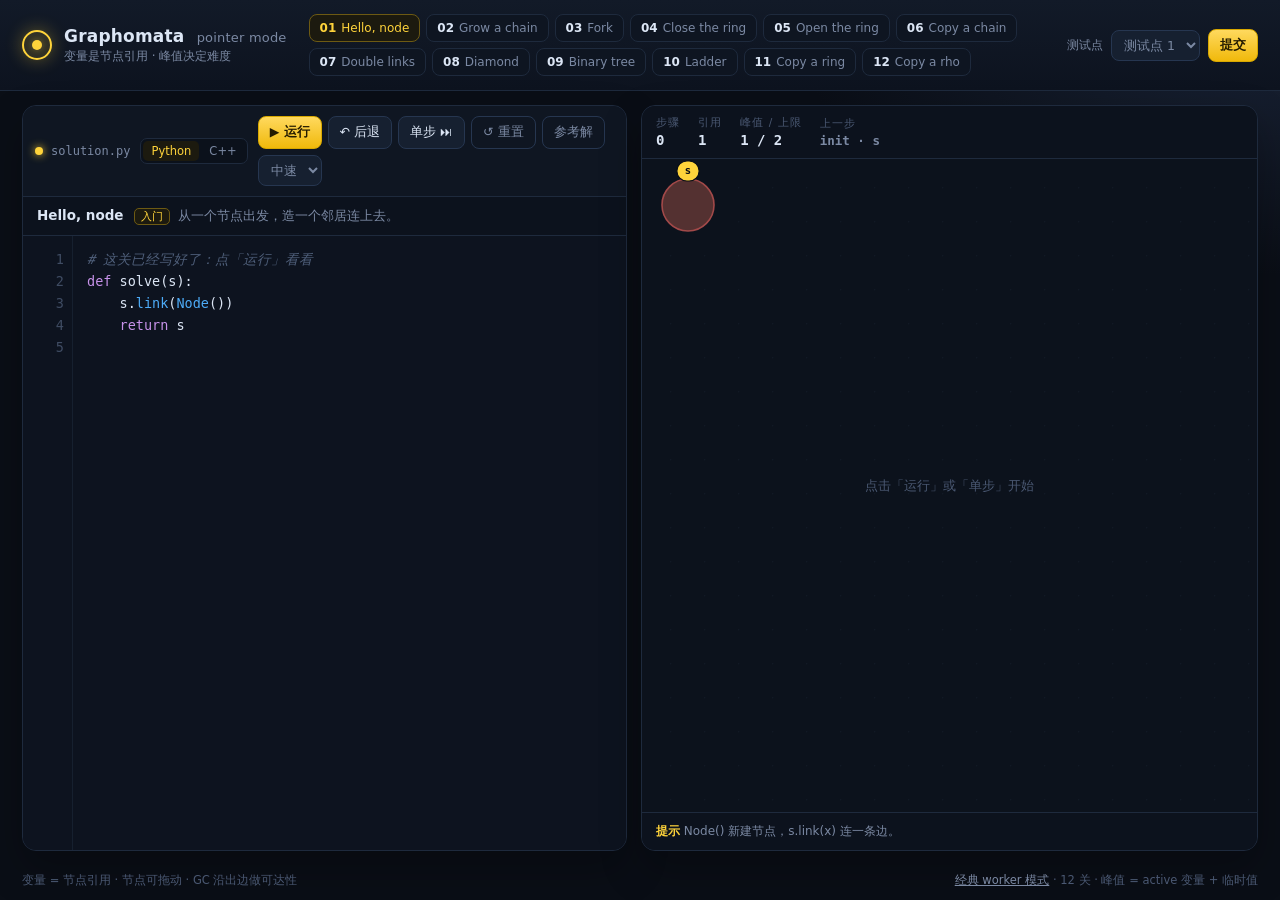
==== web/index.html @ 95f053c3 "Graphomata pointer mode: web game, C++ front-end, 12 levels" ====
<!doctype html>
<html lang="zh-CN">
<head>
<meta charset="utf-8">
<meta name="viewport" content="width=device-width, initial-scale=1">
<title>Graphomata · Pointer</title>
<meta http-equiv="refresh" content="0; url=ptr/">
<style>
  html, body { height: 100%; margin: 0; background: #0a0e16; color: #dce6f5;
               font-family: system-ui, -apple-system, "Noto Sans SC", sans-serif; }
  .wrap { height: 100%; display: flex; align-items: center; justify-content: center; flex-direction: column; gap: 10px; }
  a { color: #ffd43b; }
  p { color: #7b89a3; font-size: 13px; }
</style>
</head>
<body>
<div class="wrap">
  <h1>Graphomata · Pointer Mode</h1>
  <p>正在进入 <a href="ptr/">/web/ptr/</a> …</p>
  <p><a href="classic.html">经典 worker 模式</a></p>
</div>
</body>
</html>
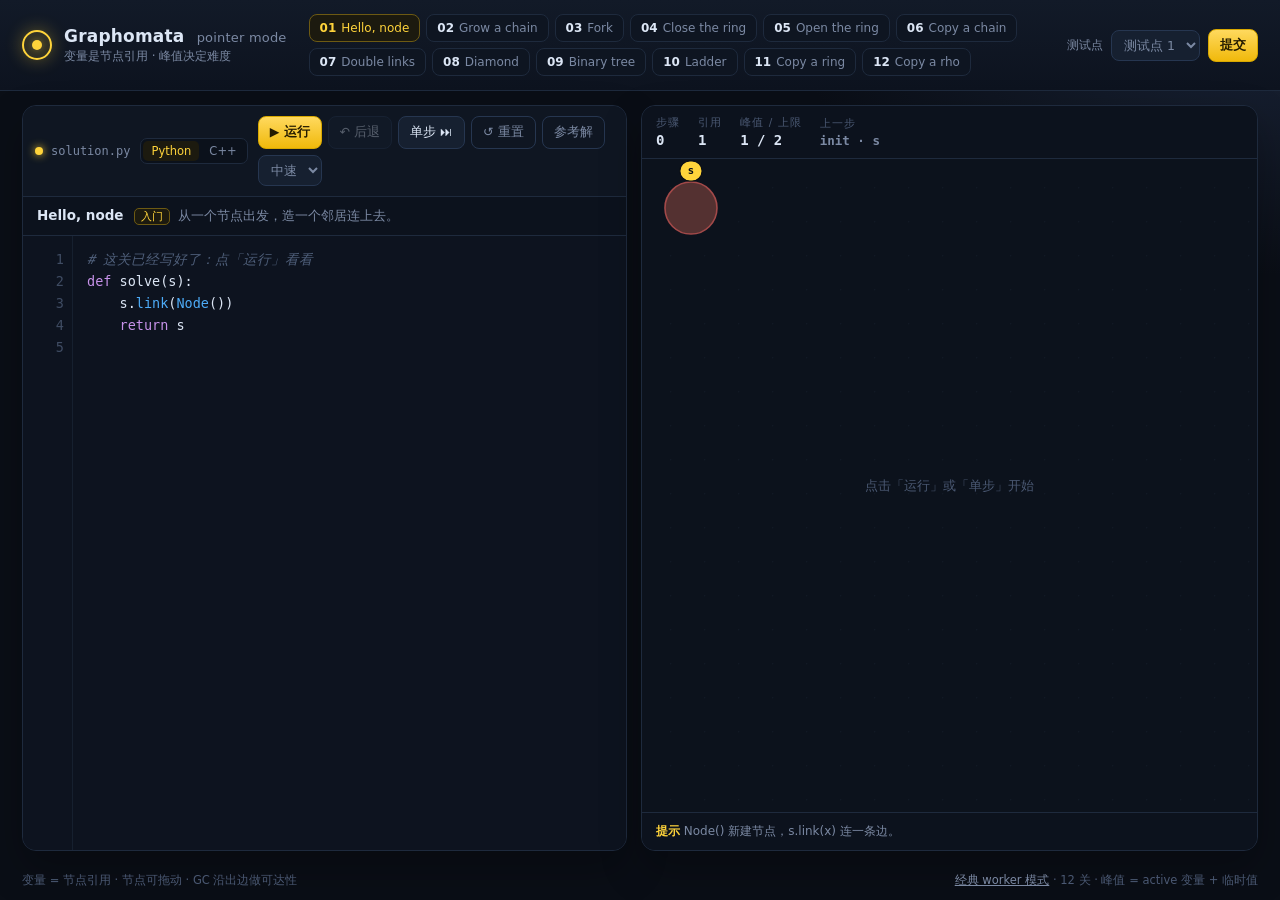
==== commit 1f545e57: "Point the demo link at the GitHub Pages URL" ====
--- a/web/index.html
+++ b/web/index.html
@@ -16,7 +16,7 @@
 <body>
 <div class="wrap">
   <h1>Graphomata · Pointer Mode</h1>
-  <p>正在进入 <a href="ptr/">/web/ptr/</a> …</p>
+  <p>正在进入 <a href="ptr/">ptr/</a> …</p>
   <p><a href="classic.html">经典 worker 模式</a></p>
 </div>
 </body>
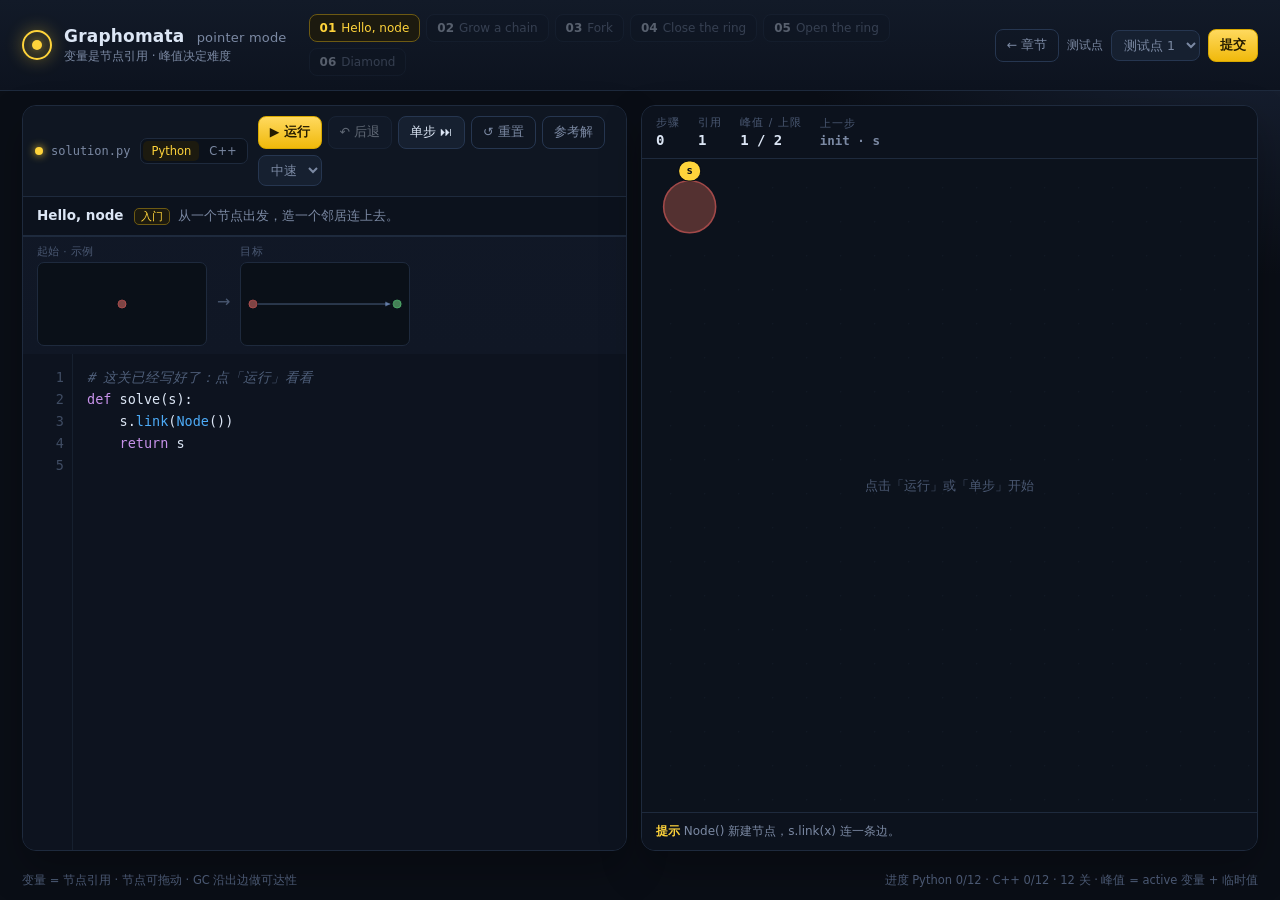
==== commit 6381b476: "Remove the web worker mode" ====
--- a/web/index.html
+++ b/web/index.html
@@ -17,7 +17,6 @@
 <div class="wrap">
   <h1>Graphomata · Pointer Mode</h1>
   <p>正在进入 <a href="ptr/">ptr/</a> …</p>
-  <p><a href="classic.html">经典 worker 模式</a></p>
 </div>
 </body>
 </html>
